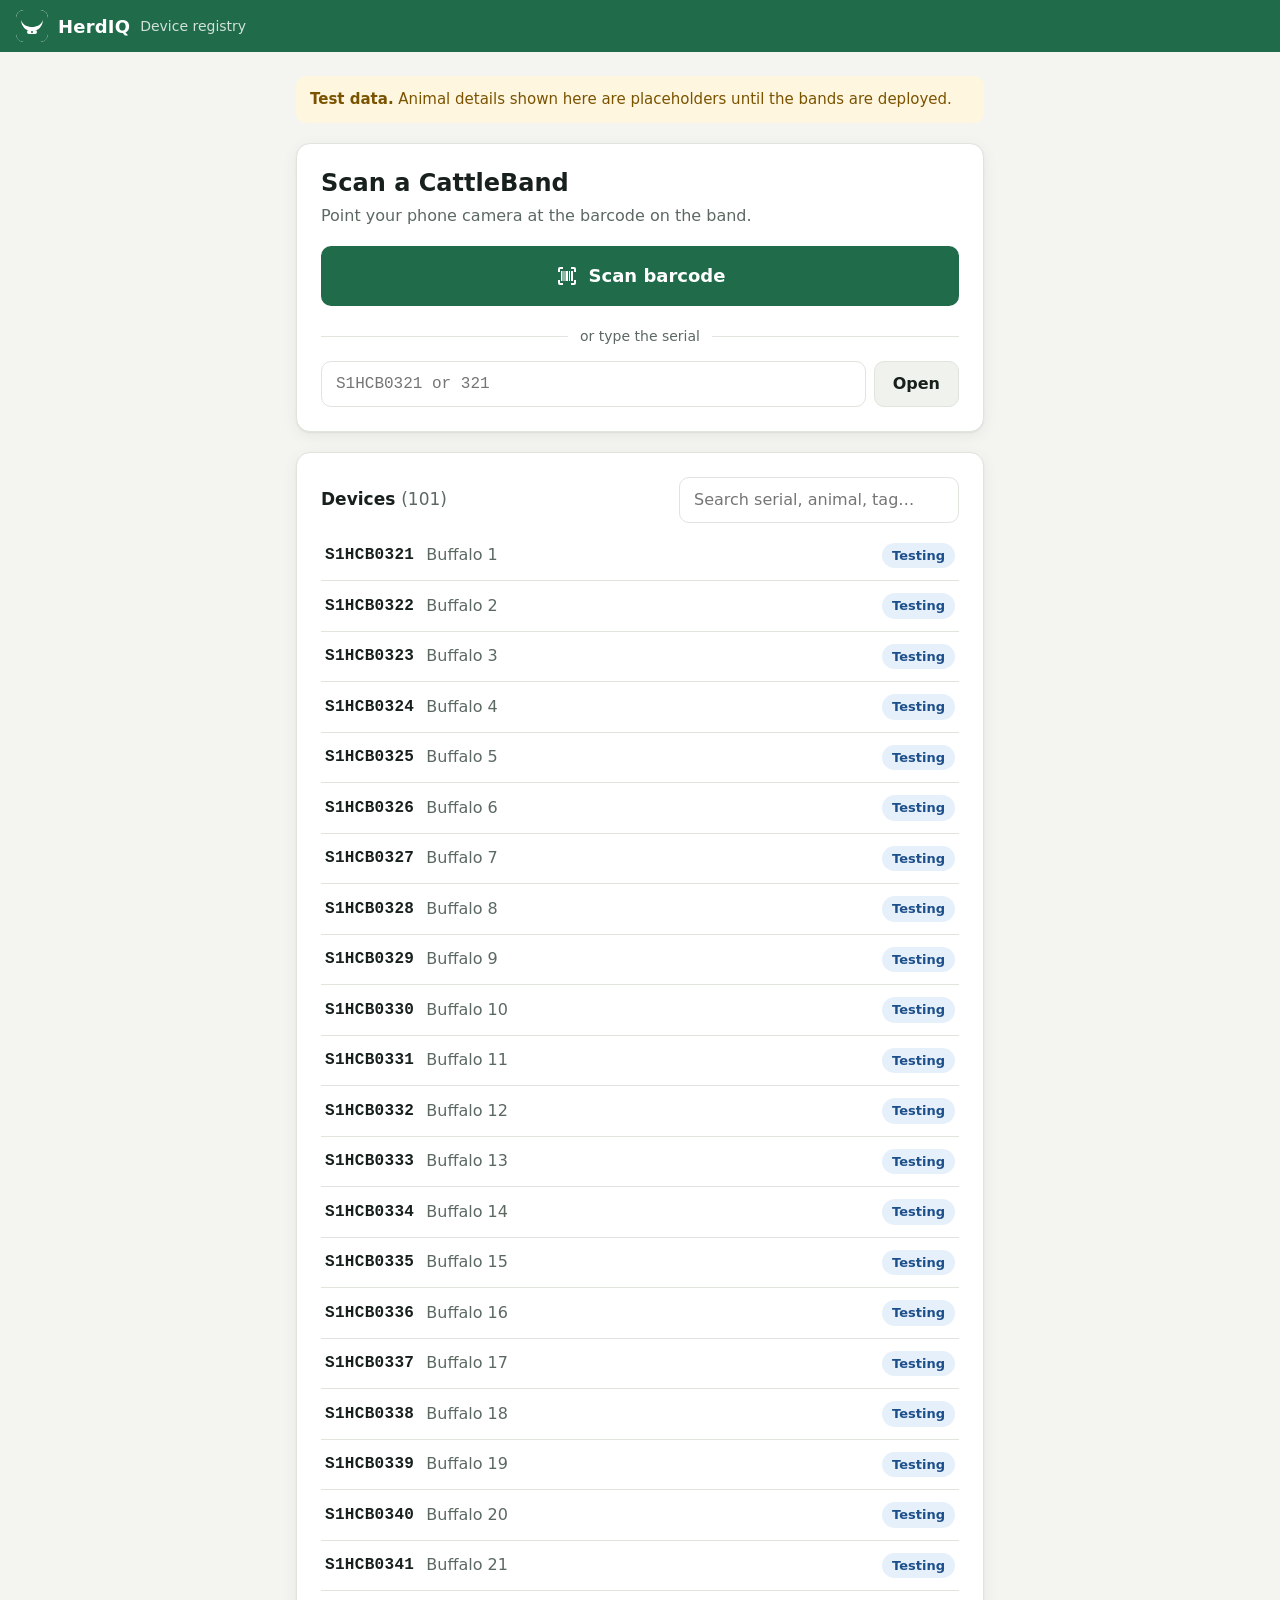
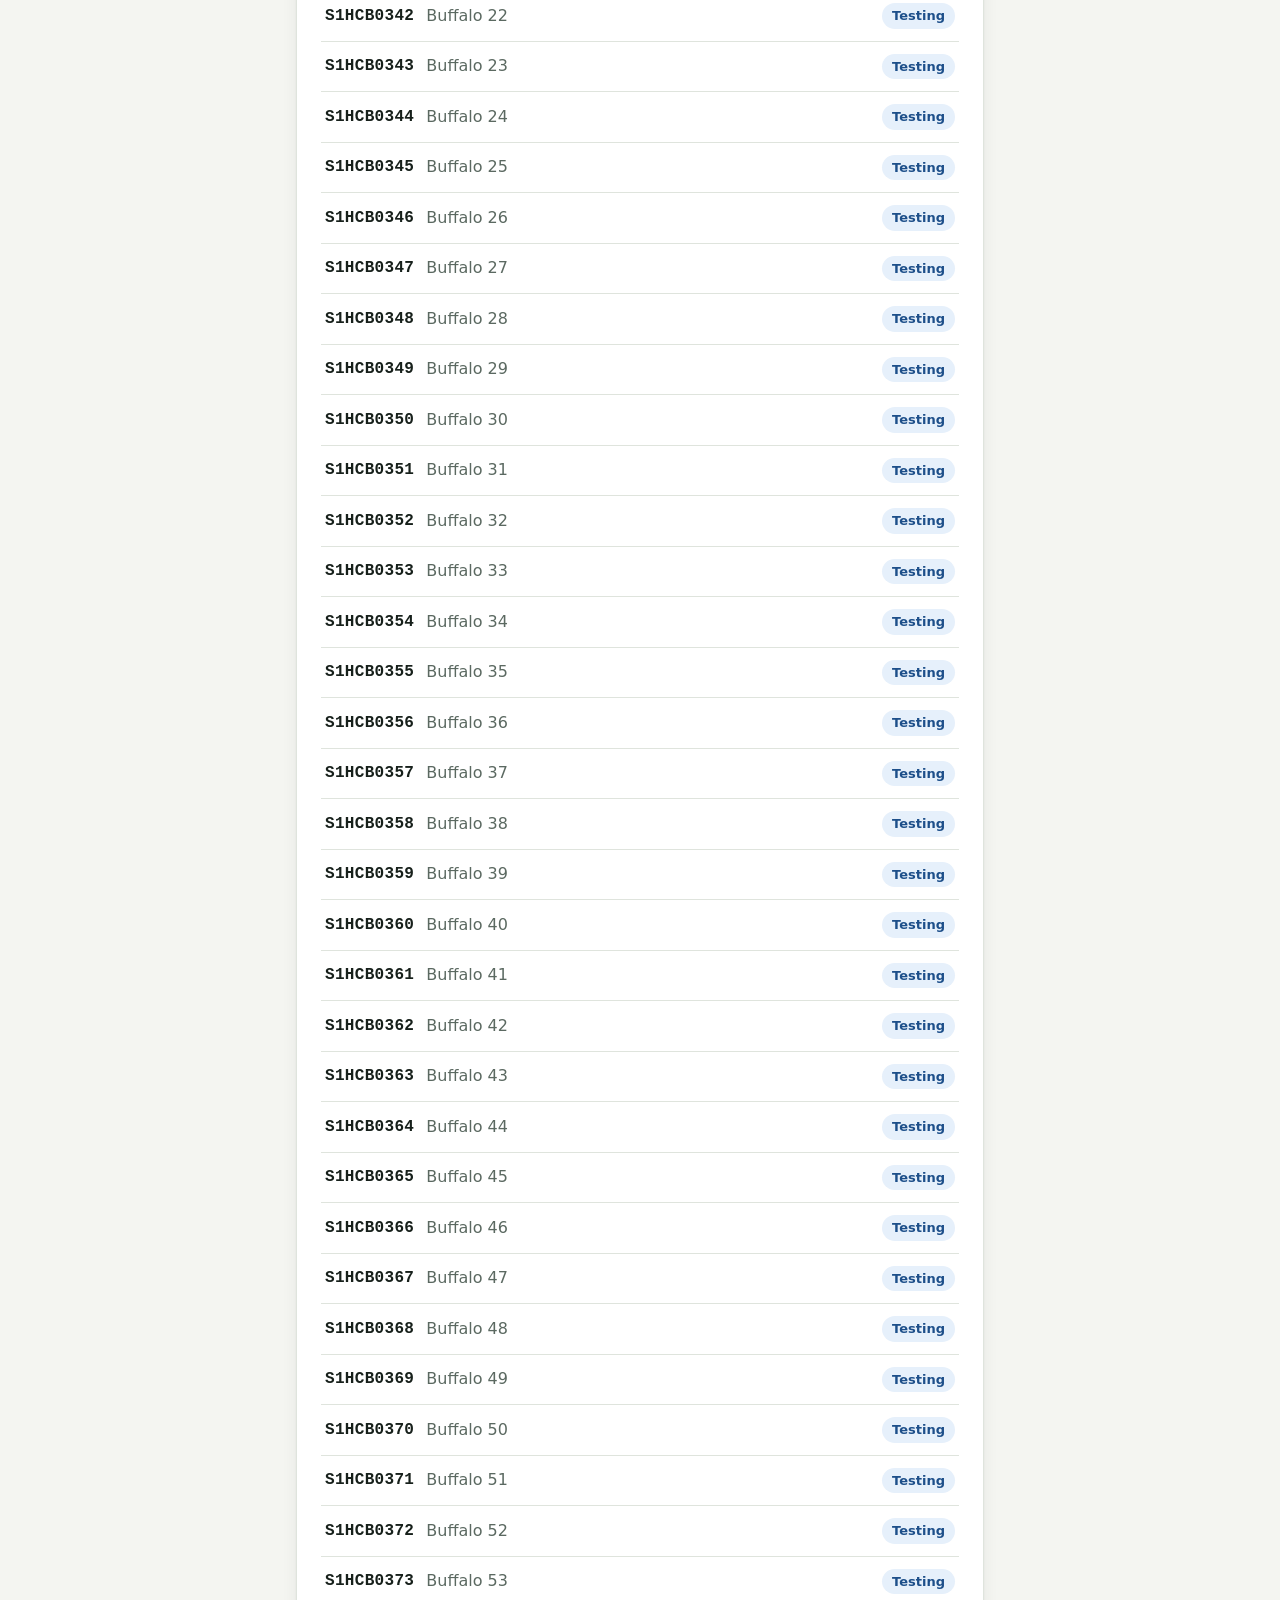
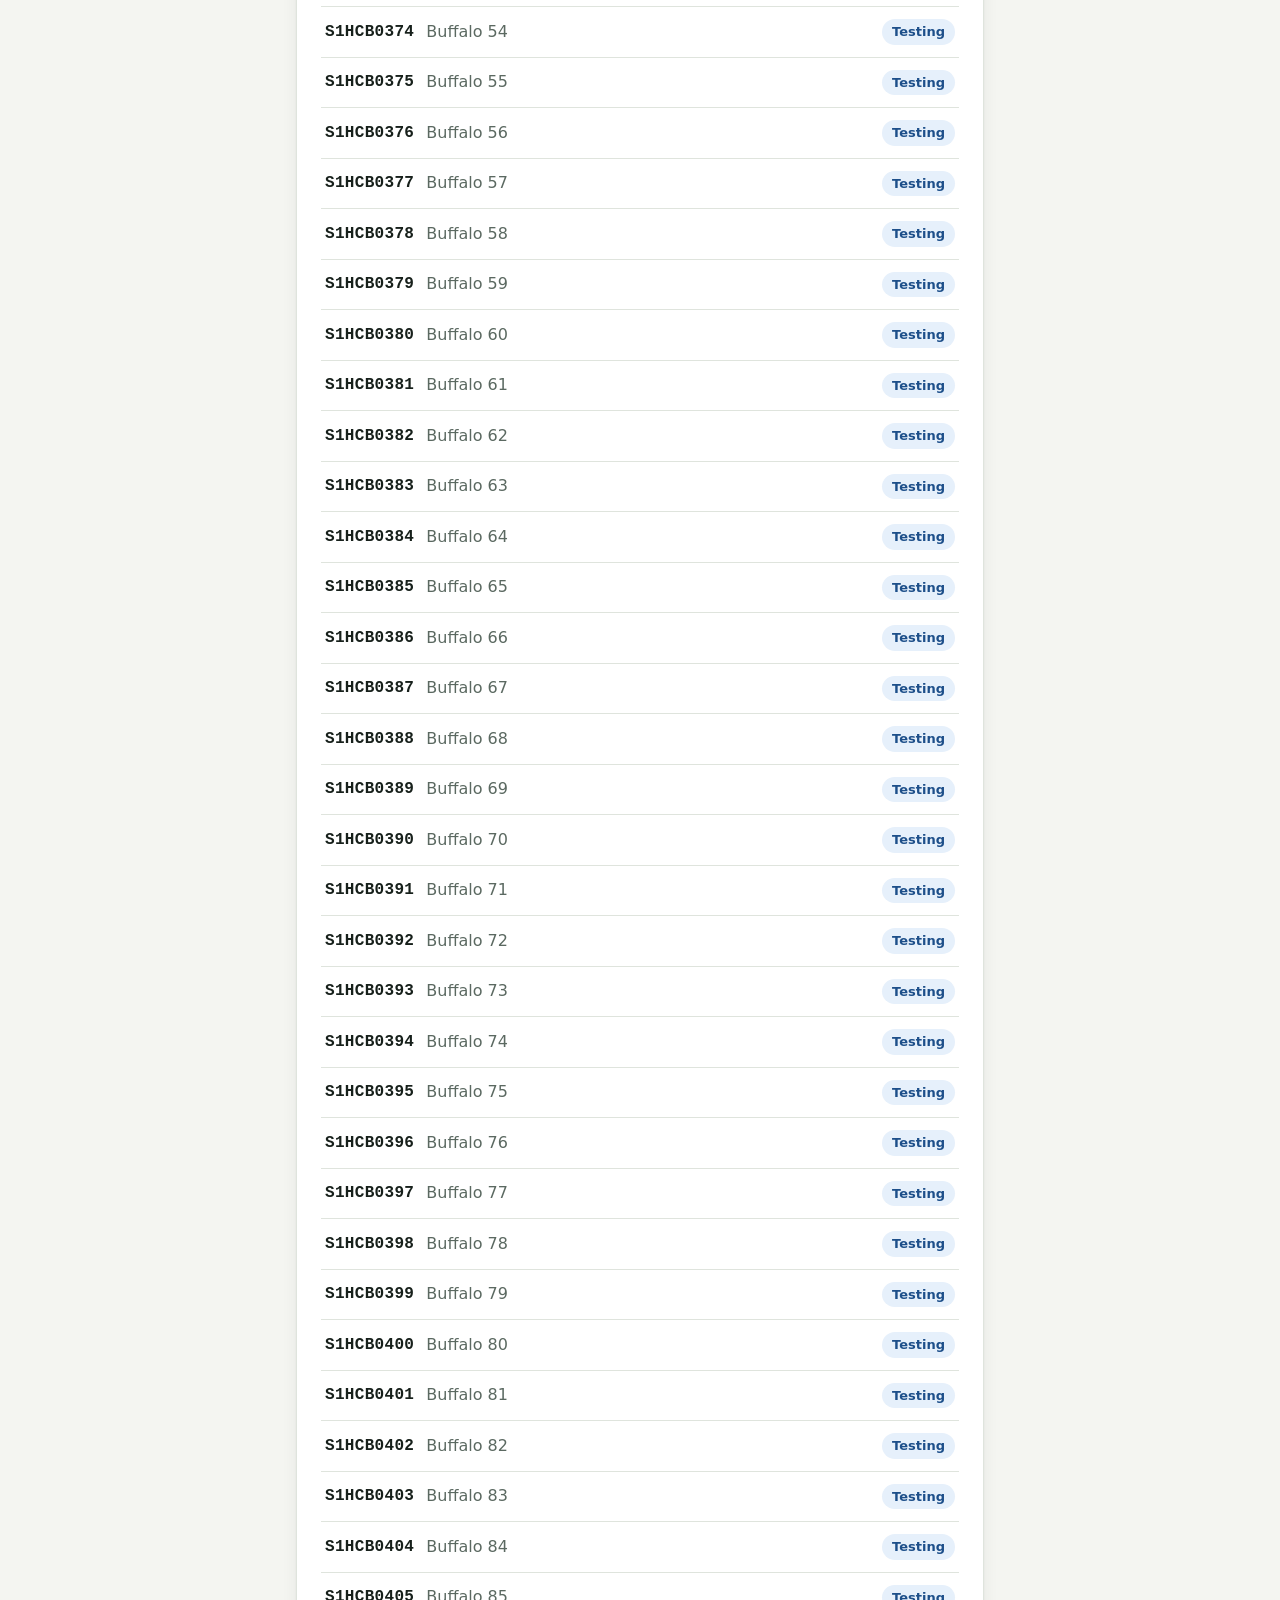
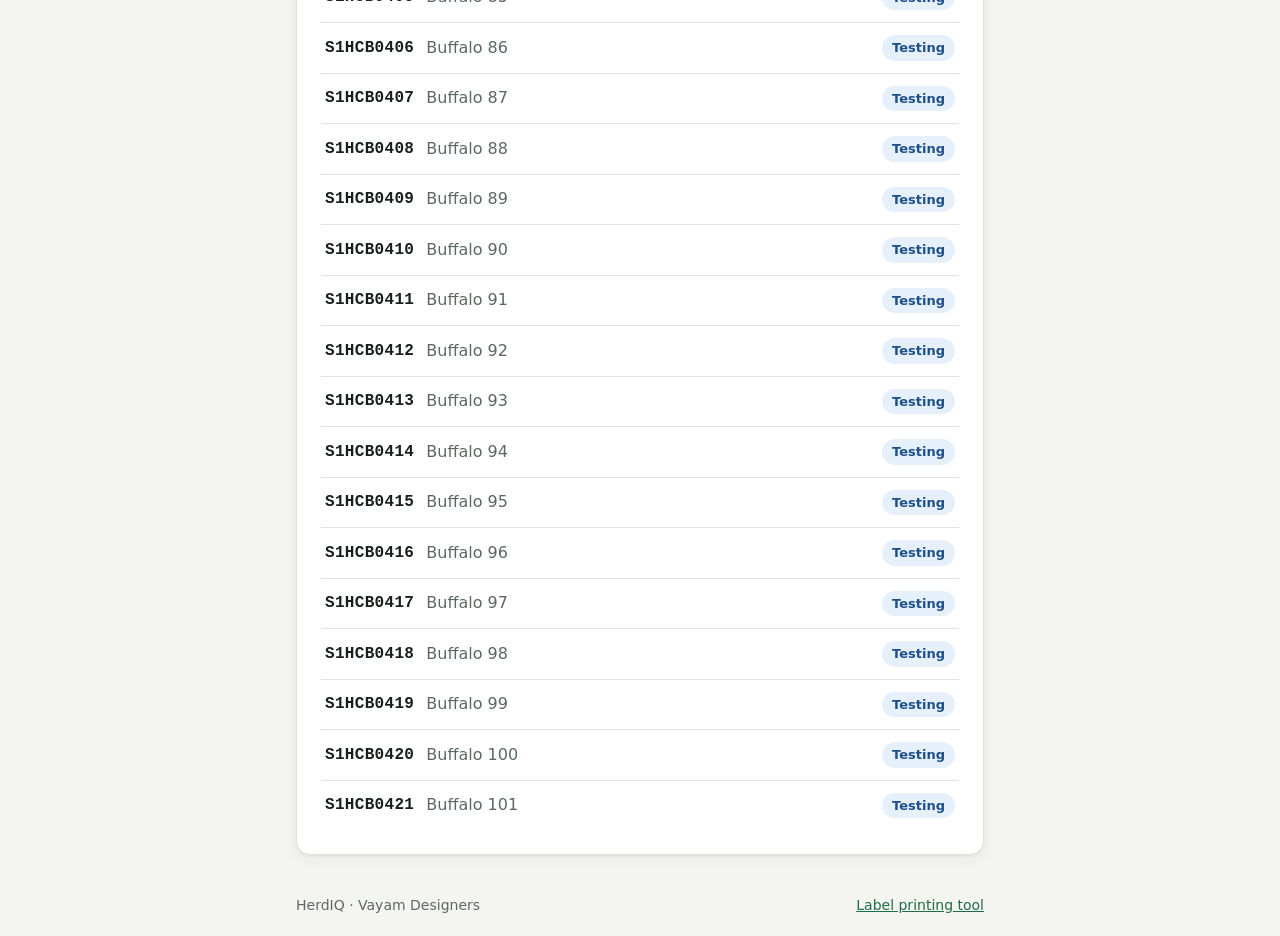
==== site/index.html @ de740f6e "HerdIQ CattleBand: device registry website + label printing tool - Static site (Netlify, publish dir" ====
<!doctype html>
<html lang="en">
<head>
  <meta charset="utf-8">
  <meta name="viewport" content="width=device-width, initial-scale=1, viewport-fit=cover">
  <title>HerdIQ · Device Registry</title>
  <meta name="description" content="Scan a HerdIQ CattleBand to see the device and the animal it is fitted to.">
  <meta name="theme-color" content="#1f6b4a">
  <link rel="icon" href="assets/img/icon.svg" type="image/svg+xml">
  <link rel="apple-touch-icon" href="assets/img/icon-192.png">
  <link rel="manifest" href="manifest.webmanifest">
  <link rel="stylesheet" href="assets/css/app.css">
  <script src="assets/js/config.js"></script>
  <script src="assets/js/serial.js" defer></script>
  <script src="assets/js/ui.js" defer></script>
  <script src="assets/js/data.js" defer></script>
  <script src="assets/js/scanner.js" defer></script>
  <script src="assets/js/home.js" defer></script>
</head>
<body>
  <header class="topbar">
    <a class="brand" href="./">
      <img src="assets/img/icon.svg" alt="" width="32" height="32">
      <span class="brand__name">HerdIQ</span>
      <span class="brand__sub">Device registry</span>
    </a>
  </header>

  <main class="container">
    <div class="banner" id="test-banner" hidden>
      <strong>Test data.</strong> Animal details shown here are placeholders until the bands are deployed.
    </div>

    <section class="card card--hero" aria-labelledby="scan-title">
      <h1 id="scan-title" class="hero__title">Scan a CattleBand</h1>
      <p class="hero__text">Point your phone camera at the barcode on the band.</p>
      <button type="button" class="btn btn--primary btn--xl" id="scan-btn">
        <svg aria-hidden="true" viewBox="0 0 24 24" width="24" height="24"><path fill="currentColor" d="M3 5a2 2 0 0 1 2-2h3v2H5v3H3V5Zm13-2h3a2 2 0 0 1 2 2v3h-2V5h-3V3ZM3 16h2v3h3v2H5a2 2 0 0 1-2-2v-3Zm16 0h2v3a2 2 0 0 1-2 2h-3v-2h3v-3ZM6 7h1.5v10H6V7Zm2.5 0h1v10h-1V7Zm2 0H13v10h-2.5V7Zm3.5 0h1v10h-1V7Zm2 0h2v10h-2V7Z"/></svg>
        Scan barcode
      </button>

      <div class="divider"><span>or type the serial</span></div>

      <form class="serial-form" id="serial-form" novalidate>
        <label class="visually-hidden" for="serial-input">Serial number</label>
        <input class="input input--mono" id="serial-input" name="serial" type="text"
               inputmode="text" autocomplete="off" autocapitalize="characters" spellcheck="false"
               placeholder="S1HCB0321 or 321" maxlength="40">
        <button type="submit" class="btn btn--secondary">Open</button>
      </form>
      <p class="form-error" id="serial-error" role="alert" hidden></p>
    </section>

    <section class="card" aria-labelledby="list-title">
      <div class="list-head">
        <h2 id="list-title" class="section-title">Devices <span class="count" id="device-count"></span></h2>
        <label class="visually-hidden" for="filter-input">Search devices</label>
        <input class="input input--search" id="filter-input" type="search" placeholder="Search serial, animal, tag…" autocomplete="off">
      </div>
      <div id="device-list" class="device-list" aria-live="polite">
        <p class="muted">Loading devices…</p>
      </div>
    </section>
  </main>

  <footer class="footer">
    <span>HerdIQ · Vayam Designers</span>
    <a href="labels/">Label printing tool</a>
  </footer>

  <!-- Full-screen camera scanner -->
  <div class="scanner" id="scanner" role="dialog" aria-modal="true" aria-label="Barcode scanner" hidden>
    <video class="scanner__video" id="scanner-video" playsinline muted></video>
    <div class="scanner__mask">
      <div class="scanner__guide" id="scanner-guide"><span class="scanner__laser"></span></div>
    </div>
    <div class="scanner__top">
      <button type="button" class="icon-btn" id="scanner-close" aria-label="Close scanner">
        <svg aria-hidden="true" viewBox="0 0 24 24" width="24" height="24"><path fill="currentColor" d="M18.3 5.7 12 12l6.3 6.3-1.4 1.4L10.6 13.4 4.3 19.7 2.9 18.3 9.2 12 2.9 5.7 4.3 4.3l6.3 6.3 6.3-6.3 1.4 1.4Z"/></svg>
      </button>
      <button type="button" class="icon-btn" id="scanner-torch" aria-label="Toggle flashlight" aria-pressed="false" hidden>
        <svg aria-hidden="true" viewBox="0 0 24 24" width="24" height="24"><path fill="currentColor" d="M7 2h10v4l-3 4v12h-4V10L7 6V2Zm2 2v1.3l3 4 3-4V4H9Z"/></svg>
      </button>
    </div>
    <div class="scanner__bottom">
      <p class="scanner__hint" id="scanner-hint">Starting camera…</p>
      <div class="scanner__error" id="scanner-error" hidden>
        <p id="scanner-error-text"></p>
        <div class="scanner__actions">
          <button type="button" class="btn btn--primary" id="scanner-retry">Try again</button>
          <button type="button" class="btn btn--ghost" id="scanner-type">Type serial</button>
        </div>
      </div>
    </div>
  </div>
</body>
</html>
---- site/assets/css/app.css ----
/* HerdIQ — mobile-first stylesheet. No external fonts or frameworks. */

:root {
  --brand: #1f6b4a;
  --brand-strong: #17553a;
  --brand-ink: #ffffff;
  --bg: #f4f5f1;
  --surface: #ffffff;
  --surface-2: #f0f2ed;
  --text: #17201b;
  --muted: #5b6961;
  --border: #dfe4dd;
  --focus: #2f8f63;
  --danger: #b42318;
  --danger-bg: #fdecea;
  --warn-bg: #fff6e0;
  --warn-ink: #7a5300;
  --info-bg: #e6f0fb;
  --info-ink: #1d4f8a;
  --ok-bg: #e3f4ea;
  --ok-ink: #17643f;
  --neutral-bg: #eceee9;
  --neutral-ink: #3c4842;

  --radius: 14px;
  --radius-sm: 10px;
  --shadow: 0 1px 2px rgb(16 24 20 / 6%), 0 4px 16px rgb(16 24 20 / 6%);
  --font: system-ui, -apple-system, "Segoe UI", Roboto, "Helvetica Neue", Arial, sans-serif;
  --mono: ui-monospace, "SF Mono", "Cascadia Mono", Menlo, Consolas, "Liberation Mono", monospace;
  color-scheme: light;
}

@media (prefers-color-scheme: dark) {
  :root {
    --brand: #2f8f63;
    --brand-strong: #3fa776;
    --bg: #0e1310;
    --surface: #161d19;
    --surface-2: #1c2520;
    --text: #e6ede8;
    --muted: #97a59d;
    --border: #2a352f;
    --focus: #5cc895;
    --danger: #ff8a80;
    --danger-bg: #3a1714;
    --warn-bg: #3a2d0c;
    --warn-ink: #f3cf77;
    --info-bg: #13283f;
    --info-ink: #9cc6f5;
    --ok-bg: #113022;
    --ok-ink: #8fe0b5;
    --neutral-bg: #222b26;
    --neutral-ink: #c2cdc6;
    --shadow: none;
    color-scheme: dark;
  }
}

*, *::before, *::after { box-sizing: border-box; }

html { -webkit-text-size-adjust: 100%; }

body {
  margin: 0;
  min-height: 100vh;
  display: flex;
  flex-direction: column;
  background: var(--bg);
  color: var(--text);
  font: 16px/1.5 var(--font);
  -webkit-font-smoothing: antialiased;
}
body.no-scroll { overflow: hidden; }

a { color: var(--brand); }
:focus-visible { outline: 3px solid var(--focus); outline-offset: 2px; }
[hidden] { display: none !important; }

.mono { font-family: var(--mono); letter-spacing: 0.02em; }
.muted { color: var(--muted); }
.small { font-size: 0.875rem; }
.visually-hidden {
  position: absolute !important; width: 1px; height: 1px; padding: 0; margin: -1px;
  overflow: hidden; clip: rect(0 0 0 0); white-space: nowrap; border: 0;
}

/* ── Layout ─────────────────────────────────────────────────────────────── */
.topbar {
  position: sticky; top: 0; z-index: 10;
  display: flex; align-items: center; justify-content: space-between; gap: 12px;
  padding: calc(10px + env(safe-area-inset-top)) 16px 10px;
  background: var(--brand);
  color: var(--brand-ink);
}
.brand { display: flex; align-items: center; gap: 10px; color: inherit; text-decoration: none; min-width: 0; }
.brand img { border-radius: 8px; background: #fff; flex: none; }
.brand__name { font-weight: 700; font-size: 1.125rem; letter-spacing: 0.01em; }
.brand__sub { opacity: 0.8; font-size: 0.875rem; white-space: nowrap; overflow: hidden; text-overflow: ellipsis; }

.container {
  width: 100%; max-width: 720px; margin: 0 auto;
  padding: 16px 16px 24px;
  display: grid; gap: 16px; align-content: start;
  flex: 1;
}

.footer {
  display: flex; justify-content: space-between; gap: 12px; flex-wrap: wrap;
  max-width: 720px; width: 100%; margin: 0 auto;
  padding: 16px 16px calc(20px + env(safe-area-inset-bottom));
  color: var(--muted); font-size: 0.875rem;
}

/* ── Cards ──────────────────────────────────────────────────────────────── */
.card {
  background: var(--surface);
  border: 1px solid var(--border);
  border-radius: var(--radius);
  padding: 20px;
  box-shadow: var(--shadow);
  min-width: 0;
}
.card--hero { padding: 24px 20px; }
.section-title { margin: 0 0 14px; font-size: 1.0625rem; font-weight: 650; }
.eyebrow { margin: 0; font-size: 0.8125rem; font-weight: 600; color: var(--muted); text-transform: uppercase; letter-spacing: 0.06em; }

.banner {
  padding: 12px 14px; border-radius: var(--radius-sm);
  background: var(--warn-bg); color: var(--warn-ink); font-size: 0.9375rem;
}

/* ── Home hero ──────────────────────────────────────────────────────────── */
.hero__title { margin: 0; font-size: 1.5rem; line-height: 1.25; }
.hero__text { margin: 6px 0 18px; color: var(--muted); }

.divider { display: flex; align-items: center; gap: 12px; margin: 20px 0 14px; color: var(--muted); font-size: 0.875rem; }
.divider::before, .divider::after { content: ""; flex: 1; height: 1px; background: var(--border); }

.serial-form { display: flex; gap: 8px; }
.serial-form .input { flex: 1; min-width: 0; }
.form-error { margin: 8px 0 0; color: var(--danger); font-size: 0.9375rem; }

/* ── Buttons & inputs ───────────────────────────────────────────────────── */
.btn {
  display: inline-flex; align-items: center; justify-content: center; gap: 10px;
  min-height: 46px; padding: 0 18px;
  border: 1px solid transparent; border-radius: var(--radius-sm);
  font: 600 1rem/1 var(--font); text-decoration: none; cursor: pointer;
  -webkit-tap-highlight-color: transparent;
  transition: background-color .15s, border-color .15s, transform .05s;
}
.btn:active { transform: translateY(1px); }
.btn--primary { background: var(--brand); color: var(--brand-ink); }
.btn--primary:hover { background: var(--brand-strong); }
.btn--secondary { background: var(--surface-2); color: var(--text); border-color: var(--border); }
.btn--secondary:hover { border-color: var(--muted); }
.btn--ghost { background: transparent; color: var(--brand); border-color: var(--border); }
.btn--xl { width: 100%; min-height: 60px; font-size: 1.125rem; }
.btn--small { min-height: 36px; padding: 0 14px; font-size: 0.9375rem; }
.btn--on-brand { background: rgb(255 255 255 / 16%); color: #fff; border-color: rgb(255 255 255 / 35%); flex: none; }

.input {
  min-height: 46px; padding: 0 14px;
  border: 1px solid var(--border); border-radius: var(--radius-sm);
  background: var(--surface); color: var(--text);
  font: 1rem var(--font);
}
.input--mono { font-family: var(--mono); text-transform: uppercase; letter-spacing: 0.04em; }
.input--mono::placeholder { text-transform: none; letter-spacing: 0; }
.input:focus { outline: none; border-color: var(--focus); box-shadow: 0 0 0 3px rgb(47 143 99 / 25%); }
.input[aria-invalid="true"] { border-color: var(--danger); }

/* ── Device list ────────────────────────────────────────────────────────── */
.list-head { display: grid; gap: 10px; margin-bottom: 8px; }
.list-head .section-title { margin: 0; }
.count { color: var(--muted); font-weight: 500; }
.input--search { width: 100%; }

.device-list { display: grid; }
.device-row {
  display: grid; grid-template-columns: auto 1fr auto; align-items: center; gap: 12px;
  padding: 12px 4px; border-bottom: 1px solid var(--border);
  color: var(--text); text-decoration: none;
}
.device-row:last-child { border-bottom: 0; }
.device-row:hover { background: var(--surface-2); }
.device-row__serial { font-weight: 600; }
.device-row__animal { color: var(--muted); overflow: hidden; text-overflow: ellipsis; white-space: nowrap; }

/* ── Pills ──────────────────────────────────────────────────────────────── */
.pill {
  display: inline-block; padding: 3px 10px; border-radius: 999px;
  font-size: 0.8125rem; font-weight: 600; white-space: nowrap;
  background: var(--neutral-bg); color: var(--neutral-ink);
}
.pill--info { background: var(--info-bg); color: var(--info-ink); }
.pill--ok { background: var(--ok-bg); color: var(--ok-ink); }
.pill--warn { background: var(--warn-bg); color: var(--warn-ink); }
.pill--muted { opacity: 0.7; }

/* ── Device page ────────────────────────────────────────────────────────── */
.device-hero__top { display: flex; align-items: center; justify-content: space-between; gap: 12px; }
.serial-title { margin: 8px 0 4px; font-size: clamp(1.75rem, 8vw, 2.5rem); line-height: 1.1; word-break: break-all; }
.device-hero__animal { margin: 0; font-size: 1.0625rem; }

.fields { display: grid; grid-template-columns: repeat(2, minmax(0, 1fr)); gap: 14px 16px; margin: 0; }
.field { min-width: 0; }
.field--wide { grid-column: 1 / -1; }
.field dt { font-size: 0.8125rem; color: var(--muted); }
.field dd { margin: 2px 0 0; font-weight: 600; overflow-wrap: anywhere; }

.metrics { display: grid; grid-template-columns: repeat(3, minmax(0, 1fr)); gap: 10px; }
.metric {
  display: grid; gap: 2px; padding: 12px;
  background: var(--surface-2); border-radius: var(--radius-sm);
}
.metric__label { font-size: 0.75rem; color: var(--muted); }
.metric__value { font-size: 1.375rem; font-weight: 700; font-variant-numeric: tabular-nums; }
.metric__value small { font-size: 0.8125rem; font-weight: 600; color: var(--muted); margin-left: 2px; }
.metric__hint { font-size: 0.75rem; color: var(--muted); }
.metrics + p { margin: 12px 0 0; }

.notes { margin: 0; white-space: pre-wrap; }

.actions { display: flex; flex-wrap: wrap; gap: 10px; margin-top: 16px; }
.actions--page { margin-top: 0; }
.actions--page .btn { flex: 1 1 200px; }

.state__title { margin: 0 0 6px; font-size: 1.25rem; }
.state--error p { color: var(--danger); }

/* Loading skeleton */
.skeleton { display: grid; gap: 12px; }
.skeleton__line { height: 16px; border-radius: 6px; background: var(--surface-2); animation: pulse 1.2s ease-in-out infinite; }
.skeleton__line--lg { height: 34px; width: 70%; }
.skeleton__line--sm { width: 40%; }
@keyframes pulse { 50% { opacity: 0.5; } }

/* ── Scanner overlay ────────────────────────────────────────────────────── */
.scanner { position: fixed; inset: 0; z-index: 100; background: #000; color: #fff; }
.scanner__video { position: absolute; inset: 0; width: 100%; height: 100%; object-fit: cover; }
.scanner__mask { position: absolute; inset: 0; display: grid; place-items: center; pointer-events: none; }
.scanner__guide {
  position: relative;
  width: min(86vw, 520px); aspect-ratio: 2.4 / 1;
  border-radius: 12px;
  box-shadow: 0 0 0 200vmax rgb(0 0 0 / 55%);
  outline: 3px solid rgb(255 255 255 / 90%);
}
.scanner__laser {
  position: absolute; left: 6%; right: 6%; top: 50%; height: 2px;
  background: #ff3b30; box-shadow: 0 0 8px #ff3b30;
  animation: laser 1.6s ease-in-out infinite;
}
.scanner[data-state="starting"] .scanner__laser,
.scanner[data-state="error"] .scanner__laser { display: none; }
@keyframes laser { 0%, 100% { transform: translateY(-28px); } 50% { transform: translateY(28px); } }
@media (prefers-reduced-motion: reduce) { .scanner__laser, .skeleton__line { animation: none; } }

.scanner__top {
  position: absolute; top: 0; left: 0; right: 0;
  display: flex; justify-content: space-between;
  padding: calc(12px + env(safe-area-inset-top)) 12px 12px;
}
.icon-btn {
  display: grid; place-items: center; width: 48px; height: 48px;
  border: 0; border-radius: 50%;
  background: rgb(0 0 0 / 45%); color: #fff; cursor: pointer;
}
.icon-btn[aria-pressed="true"] { background: #fff; color: #000; }
.scanner__bottom {
  position: absolute; left: 0; right: 0; bottom: 0;
  padding: 16px 20px calc(24px + env(safe-area-inset-bottom));
  text-align: center;
}
.scanner__hint { margin: 0; font-size: 1rem; text-shadow: 0 1px 3px rgb(0 0 0 / 70%); }
.scanner__error {
  max-width: 420px; margin: 0 auto; padding: 16px;
  background: rgb(20 20 20 / 92%); border-radius: var(--radius);
}
.scanner__error p { margin: 0 0 12px; }
.scanner__actions { display: flex; gap: 10px; justify-content: center; flex-wrap: wrap; }
.scanner__actions .btn--ghost { color: #fff; border-color: rgb(255 255 255 / 40%); }

/* ── Wider screens ──────────────────────────────────────────────────────── */
@media (min-width: 640px) {
  .container { padding-top: 24px; gap: 20px; }
  .card { padding: 24px; }
  .list-head { grid-template-columns: auto 1fr; align-items: center; }
  .input--search { justify-self: end; max-width: 280px; }
  .fields { grid-template-columns: repeat(3, minmax(0, 1fr)); }
}
@media (max-width: 360px) {
  .metrics { grid-template-columns: 1fr; }
  .brand__sub { display: none; }
}
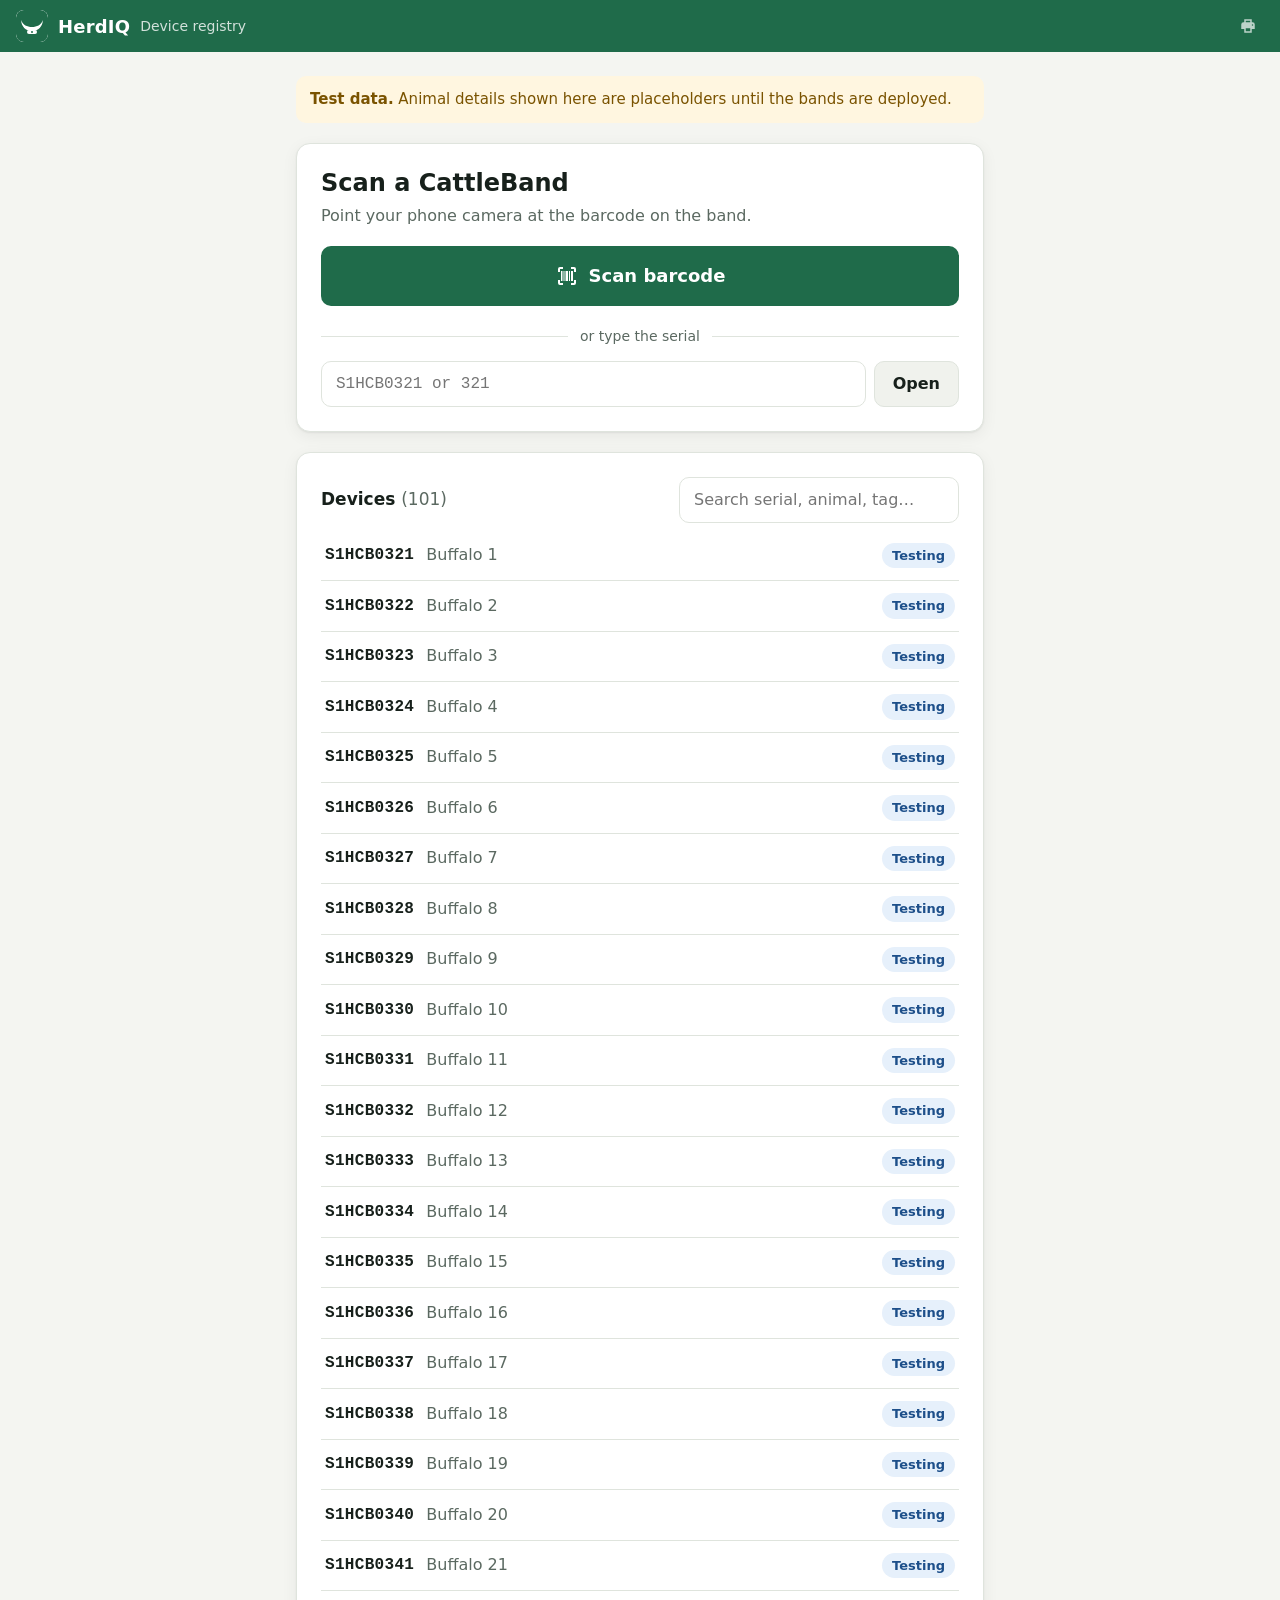
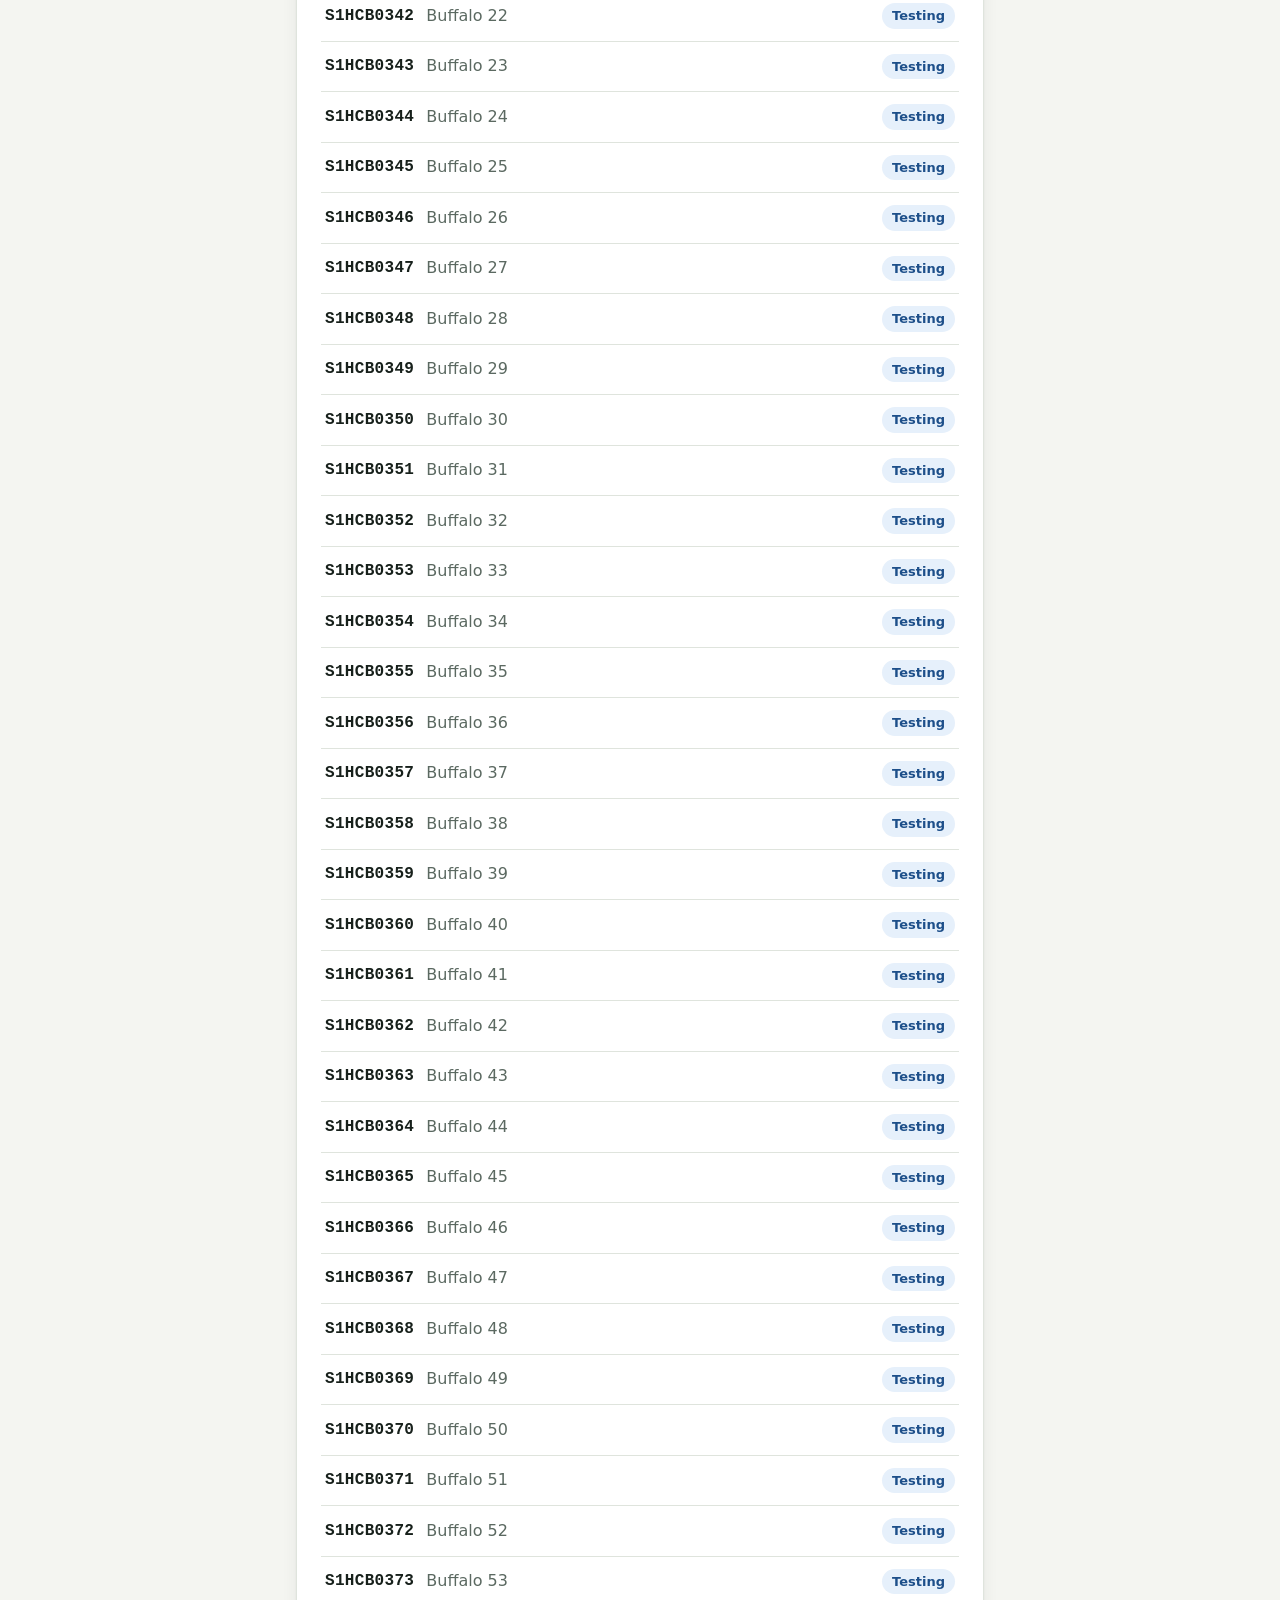
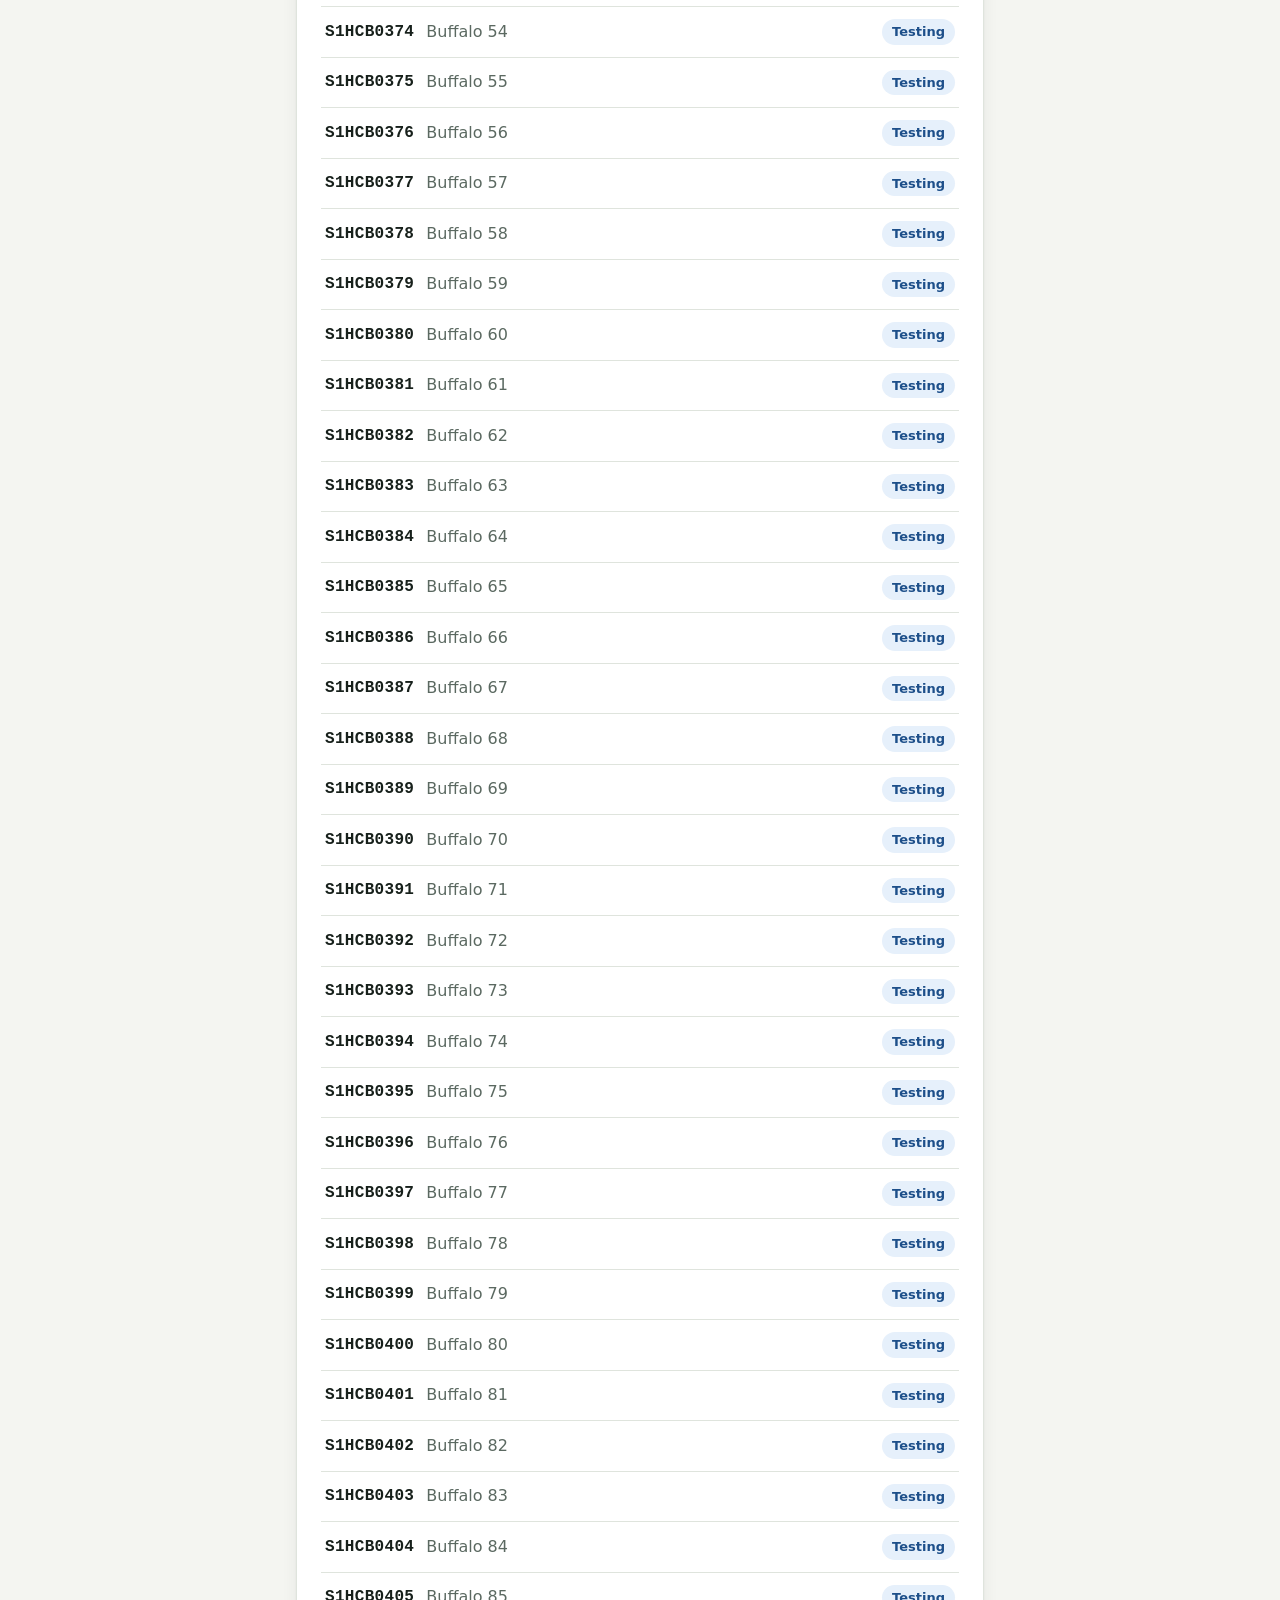
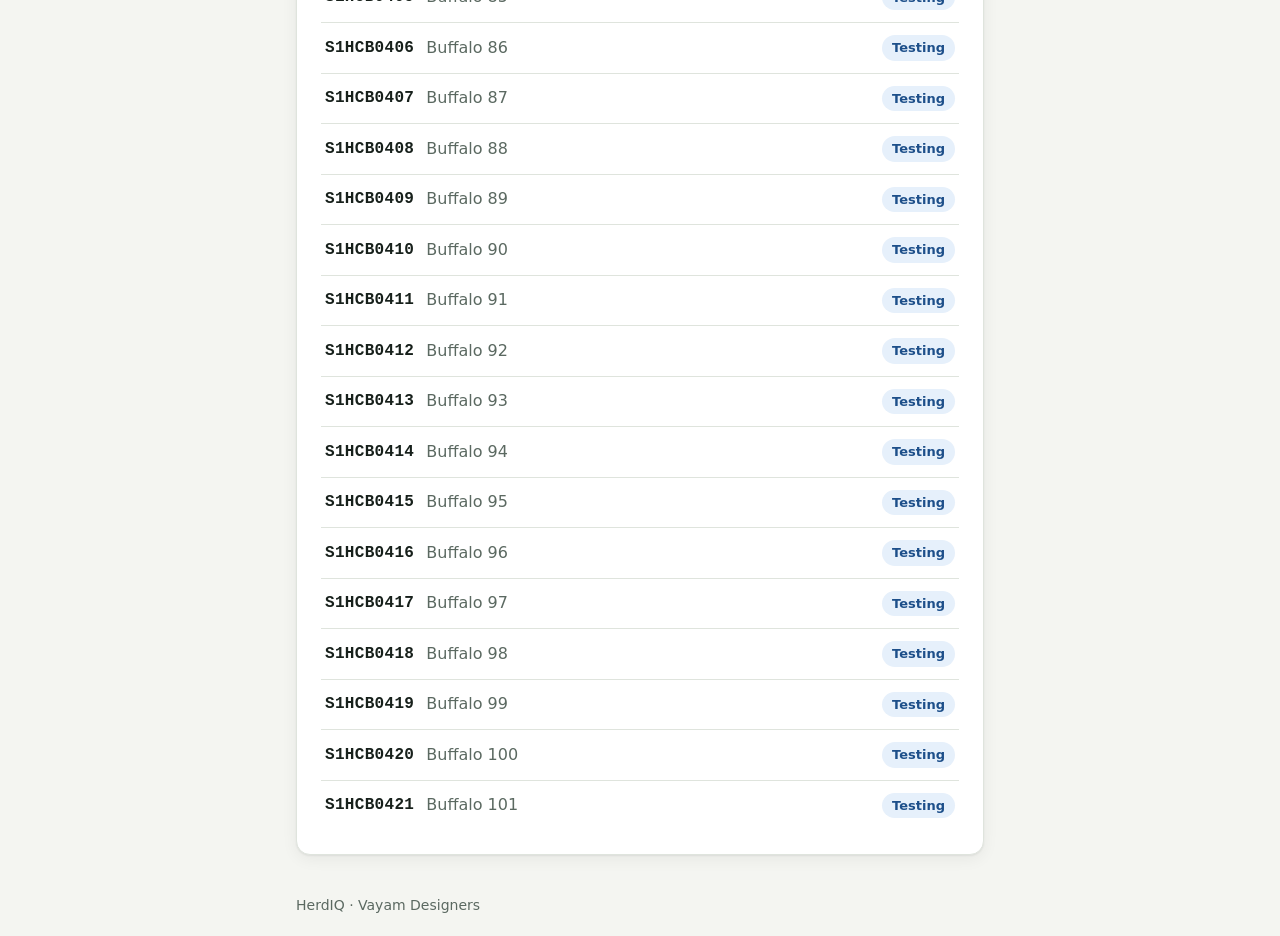
==== commit 2e267a39: "Label tool: templates, customisation, QR codes, printer alignment - Small printer icon in the site h" ====
--- a/site/index.html
+++ b/site/index.html
@@ -23,6 +23,9 @@
       <img src="assets/img/icon.svg" alt="" width="32" height="32">
       <span class="brand__name">HerdIQ</span>
       <span class="brand__sub">Device registry</span>
+    </a>
+    <a class="topbar__tool" href="labels/" title="Print labels" aria-label="Print labels">
+      <svg aria-hidden="true" viewBox="0 0 24 24" width="18" height="18"><path fill="currentColor" d="M7 3h10v4h1a3 3 0 0 1 3 3v6h-4v5H7v-5H3v-6a3 3 0 0 1 3-3h1V3Zm2 2v2h6V5H9Zm0 10v4h6v-4H9Zm9-5.5a1 1 0 1 0 0 2 1 1 0 0 0 0-2Z"/></svg>
     </a>
   </header>
 
@@ -65,7 +68,6 @@
 
   <footer class="footer">
     <span>HerdIQ · Vayam Designers</span>
-    <a href="labels/">Label printing tool</a>
   </footer>
 
   <!-- Full-screen camera scanner -->
--- a/site/assets/css/app.css
+++ b/site/assets/css/app.css
@@ -97,6 +97,14 @@
 .brand__name { font-weight: 700; font-size: 1.125rem; letter-spacing: 0.01em; }
 .brand__sub { opacity: 0.8; font-size: 0.875rem; white-space: nowrap; overflow: hidden; text-overflow: ellipsis; }
 
+/* Small, deliberately quiet entry point to the staff-only label tool. */
+.topbar__tool {
+  display: grid; place-items: center; flex: none;
+  width: 32px; height: 32px; border-radius: 8px;
+  color: rgb(255 255 255 / 70%); text-decoration: none;
+}
+.topbar__tool:hover, .topbar__tool:focus-visible { color: #fff; background: rgb(255 255 255 / 12%); }
+
 .container {
   width: 100%; max-width: 720px; margin: 0 auto;
   padding: 16px 16px 24px;
